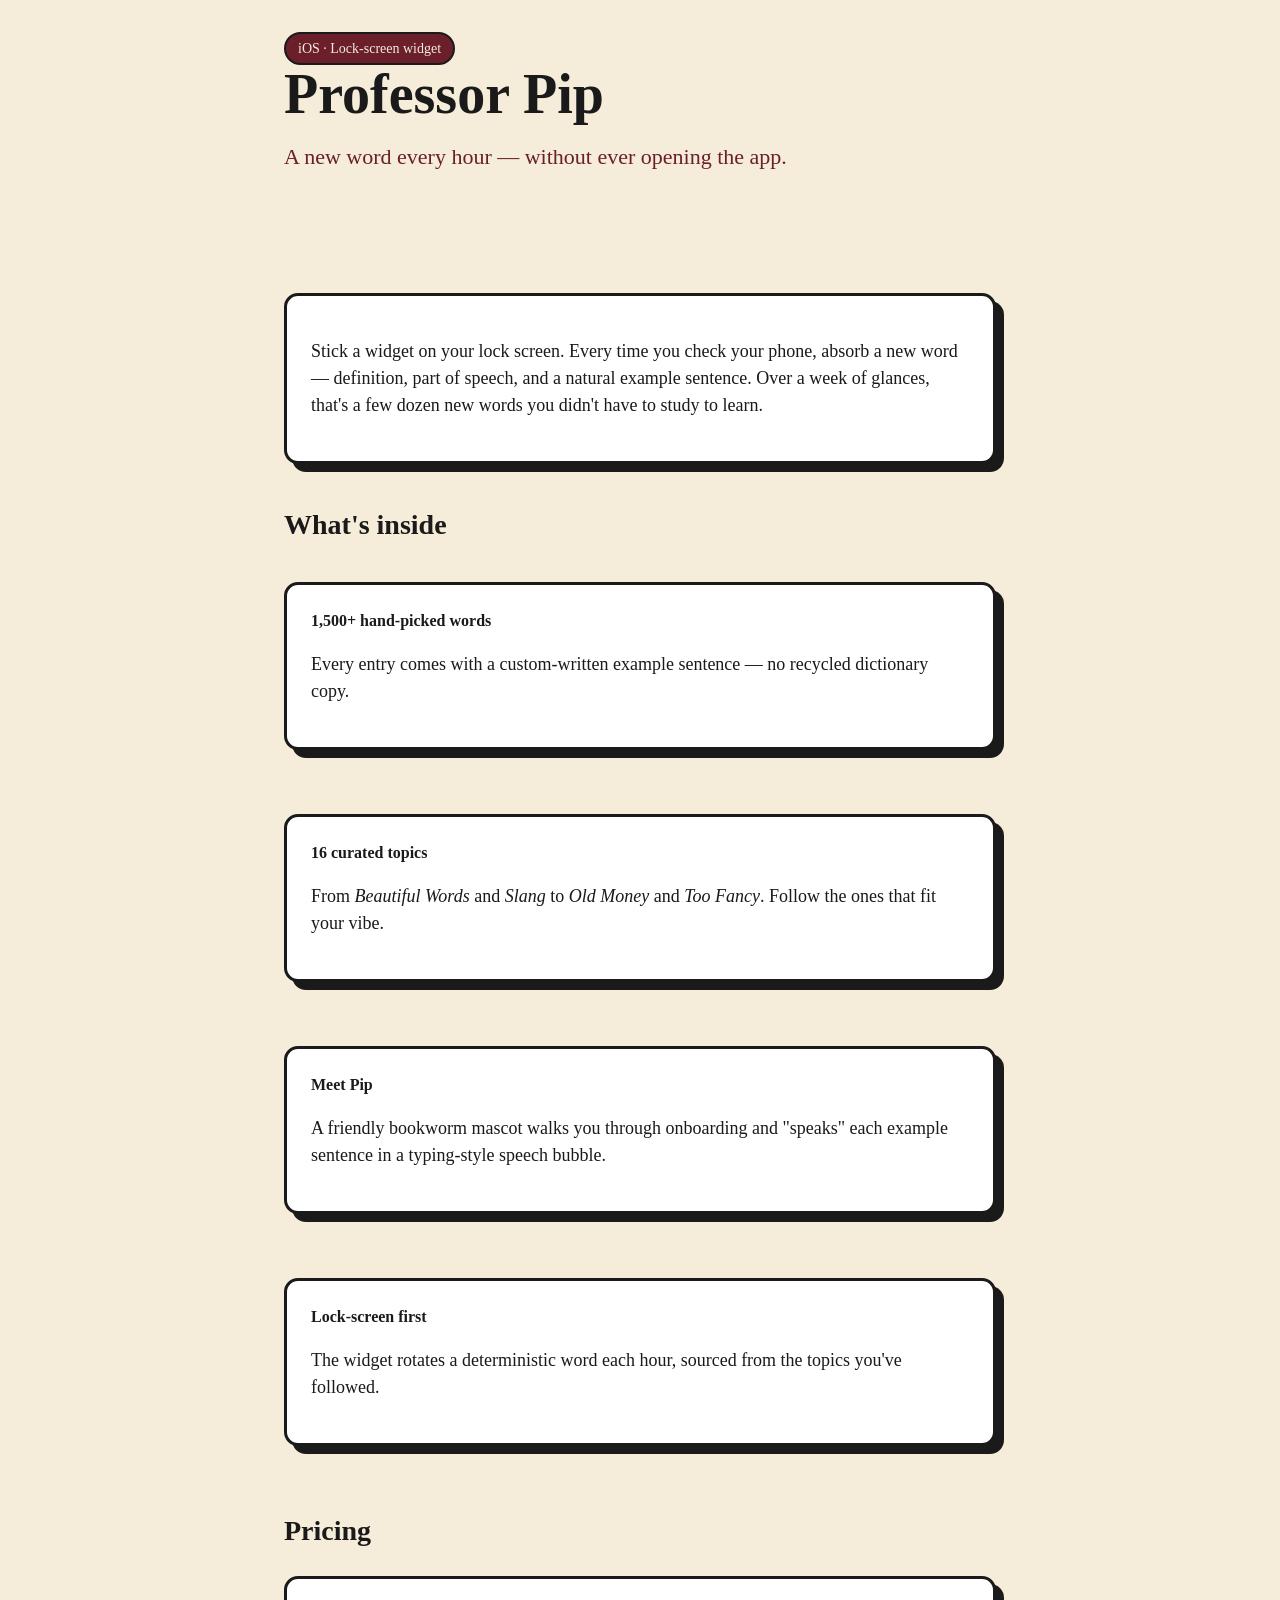
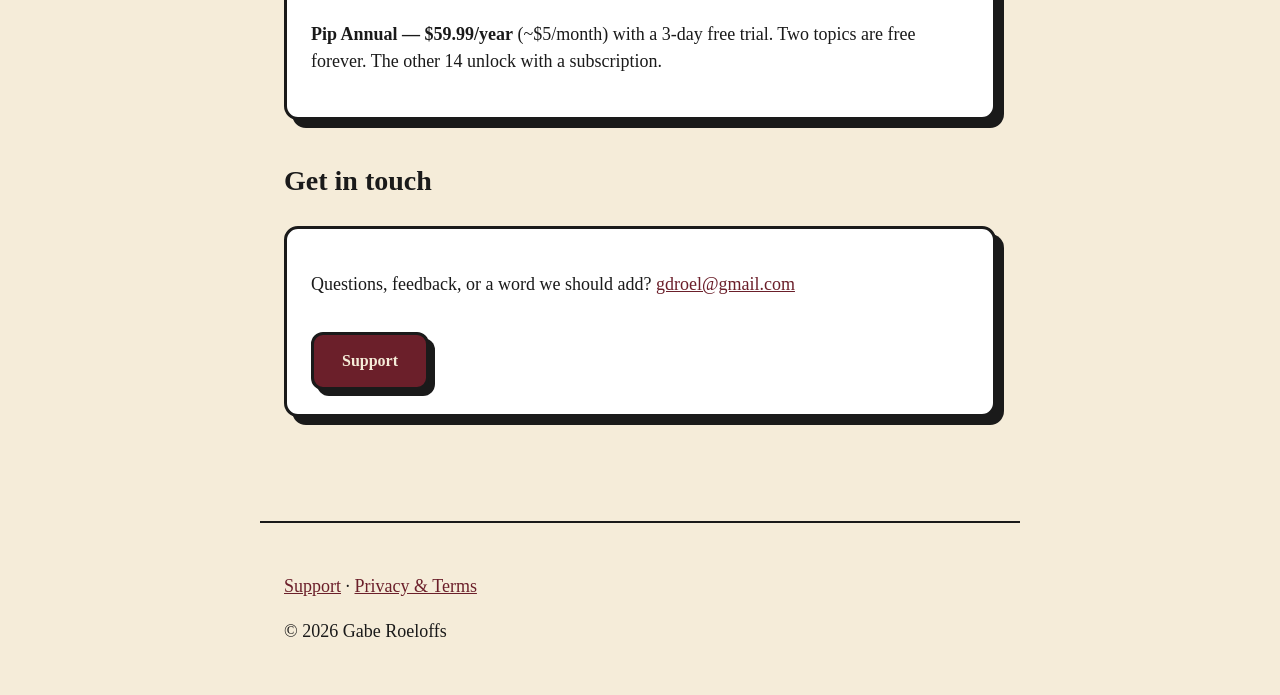
==== professor-pip/index.html @ 15516ed9 "Add Professor Pip marketing, support, and privacy/terms pages Co-Authored-By: Claude Opus 4.7 (1M co" ====
<!DOCTYPE html>
<html lang="en">
<head>
    <meta charset="UTF-8">
    <meta name="viewport" content="width=device-width, initial-scale=1.0">
    <title>Professor Pip — A new word every hour, on your lock screen</title>
    <style>
        :root {
            --cream: #f5ecd9;
            --burgundy: #6b1f2a;
            --ink: #1a1a1a;
            --shadow: #1a1a1a;
        }
        * { box-sizing: border-box; }
        body {
            margin: 0;
            background: var(--cream);
            color: var(--ink);
            font-family: 'Fraunces', 'Newsreader', Georgia, serif;
            line-height: 1.5;
        }
        header, main, footer { max-width: 760px; margin: 0 auto; padding: 32px 24px; }
        h1 { font-size: 56px; line-height: 1.05; margin: 0 0 16px; }
        h2 { font-size: 28px; margin: 40px 0 12px; }
        p { font-size: 18px; }
        .tagline { font-size: 22px; color: var(--burgundy); margin: 0 0 32px; }
        .card {
            background: #fff;
            border: 3px solid var(--ink);
            border-radius: 14px;
            padding: 24px;
            box-shadow: 8px 8px 0 var(--shadow);
            margin: 24px 0;
        }
        .features { display: grid; gap: 16px; }
        .pill {
            display: inline-block;
            background: var(--burgundy);
            color: var(--cream);
            padding: 4px 12px;
            border-radius: 999px;
            font-size: 14px;
            border: 2px solid var(--ink);
        }
        a { color: var(--burgundy); }
        footer { border-top: 2px solid var(--ink); margin-top: 48px; font-size: 14px; }
        .cta {
            display: inline-block;
            background: var(--burgundy);
            color: var(--cream);
            padding: 14px 28px;
            border: 3px solid var(--ink);
            border-radius: 12px;
            text-decoration: none;
            font-weight: 700;
            box-shadow: 6px 6px 0 var(--shadow);
            margin-top: 16px;
        }
    </style>
</head>
<body>
    <header>
        <span class="pill">iOS · Lock-screen widget</span>
        <h1>Professor Pip</h1>
        <p class="tagline">A new word every hour — without ever opening the app.</p>
    </header>

    <main>
        <div class="card">
            <p>Stick a widget on your lock screen. Every time you check your phone, absorb a new word — definition, part of speech, and a natural example sentence. Over a week of glances, that's a few dozen new words you didn't have to study to learn.</p>
        </div>

        <h2>What's inside</h2>
        <div class="features">
            <div class="card">
                <strong>1,500+ hand-picked words</strong>
                <p>Every entry comes with a custom-written example sentence — no recycled dictionary copy.</p>
            </div>
            <div class="card">
                <strong>16 curated topics</strong>
                <p>From <em>Beautiful Words</em> and <em>Slang</em> to <em>Old Money</em> and <em>Too Fancy</em>. Follow the ones that fit your vibe.</p>
            </div>
            <div class="card">
                <strong>Meet Pip</strong>
                <p>A friendly bookworm mascot walks you through onboarding and "speaks" each example sentence in a typing-style speech bubble.</p>
            </div>
            <div class="card">
                <strong>Lock-screen first</strong>
                <p>The widget rotates a deterministic word each hour, sourced from the topics you've followed.</p>
            </div>
        </div>

        <h2>Pricing</h2>
        <div class="card">
            <p><strong>Pip Annual — $59.99/year</strong> (~$5/month) with a 3-day free trial. Two topics are free forever. The other 14 unlock with a subscription.</p>
        </div>

        <h2>Get in touch</h2>
        <div class="card">
            <p>Questions, feedback, or a word we should add? <a href="mailto:gdroel@gmail.com">gdroel@gmail.com</a></p>
            <a class="cta" href="/professor-pip/support.html">Support</a>
        </div>
    </main>

    <footer>
        <p>
            <a href="/professor-pip/support.html">Support</a> ·
            <a href="/professor-pip/privacy.html">Privacy &amp; Terms</a>
        </p>
        <p>&copy; 2026 Gabe Roeloffs</p>
    </footer>
</body>
</html>
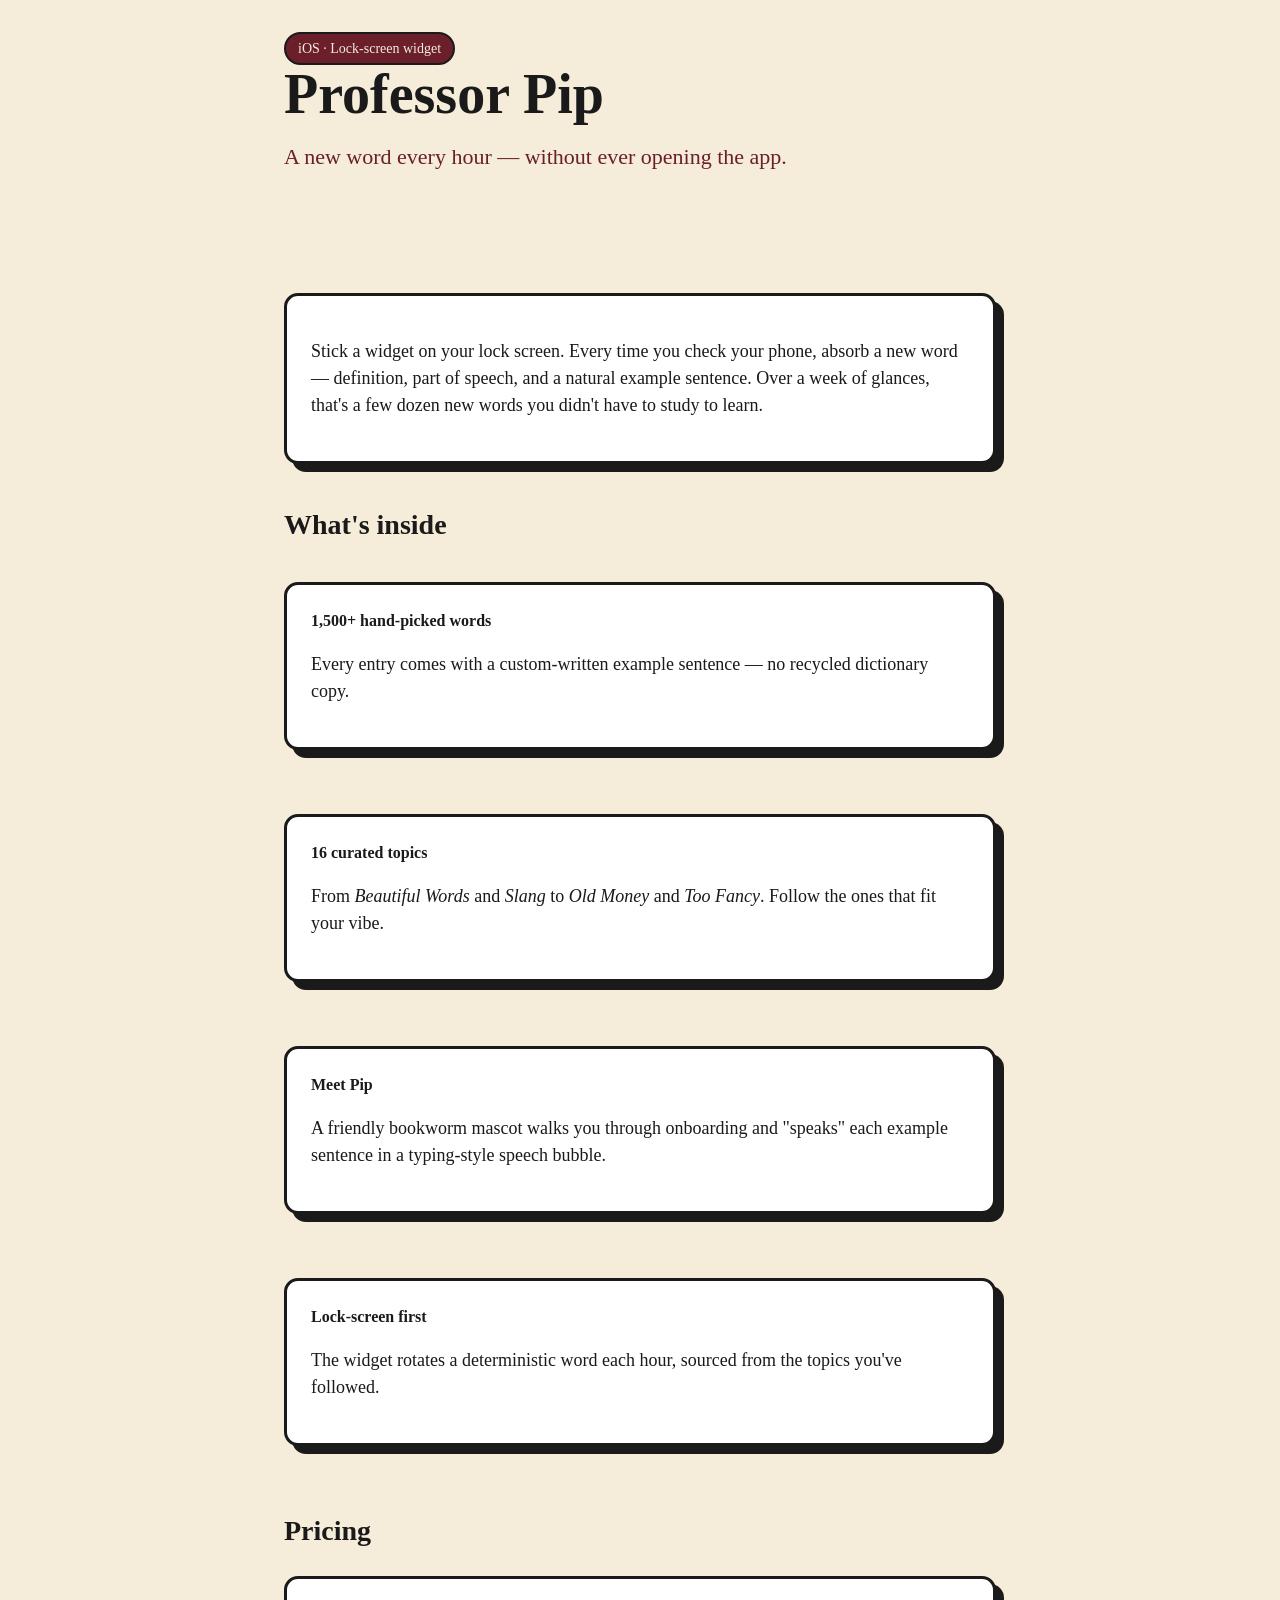
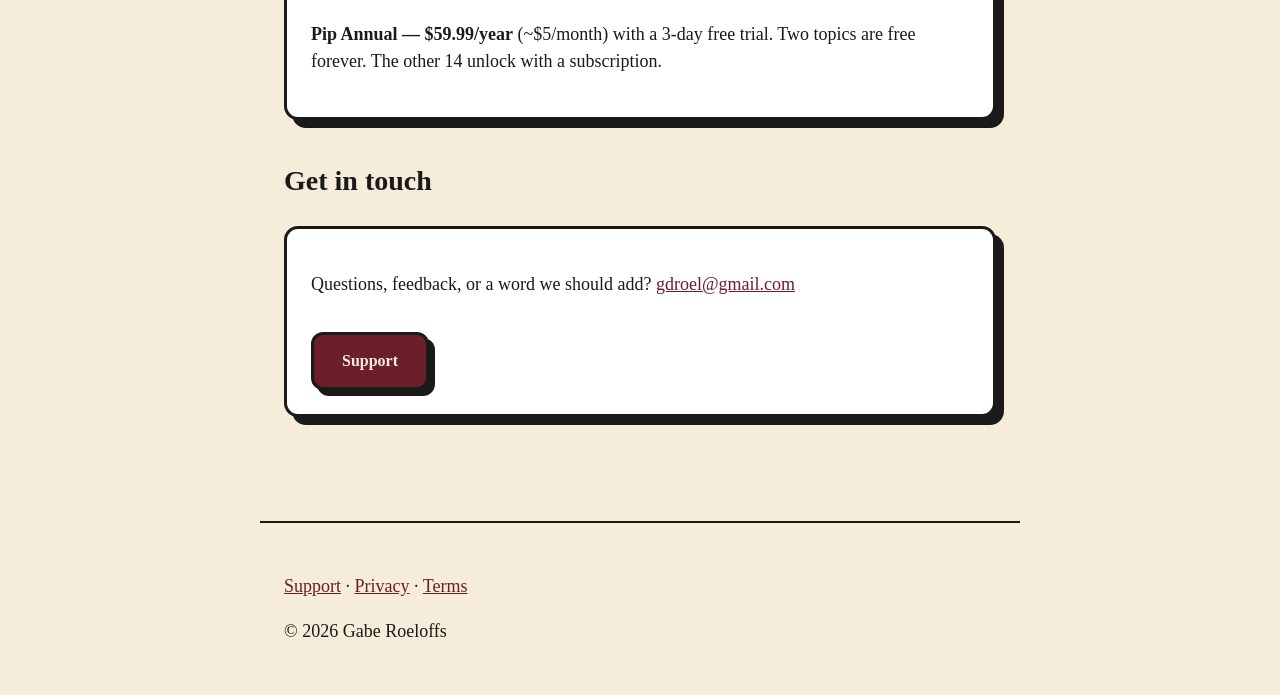
==== commit bc42e44b: "Split Professor Pip privacy and terms into separate pages Co-Authored-By: Claude Opus 4.7 (1M contex" ====
--- a/professor-pip/index.html
+++ b/professor-pip/index.html
@@ -98,14 +98,15 @@
         <h2>Get in touch</h2>
         <div class="card">
             <p>Questions, feedback, or a word we should add? <a href="mailto:gdroel@gmail.com">gdroel@gmail.com</a></p>
-            <a class="cta" href="/professor-pip/support.html">Support</a>
+            <a class="cta" href="/professor-pip/support/">Support</a>
         </div>
     </main>
 
     <footer>
         <p>
-            <a href="/professor-pip/support.html">Support</a> ·
-            <a href="/professor-pip/privacy.html">Privacy &amp; Terms</a>
+            <a href="/professor-pip/support/">Support</a> ·
+            <a href="/professor-pip/privacy/">Privacy</a> ·
+            <a href="/professor-pip/terms/">Terms</a>
         </p>
         <p>&copy; 2026 Gabe Roeloffs</p>
     </footer>
